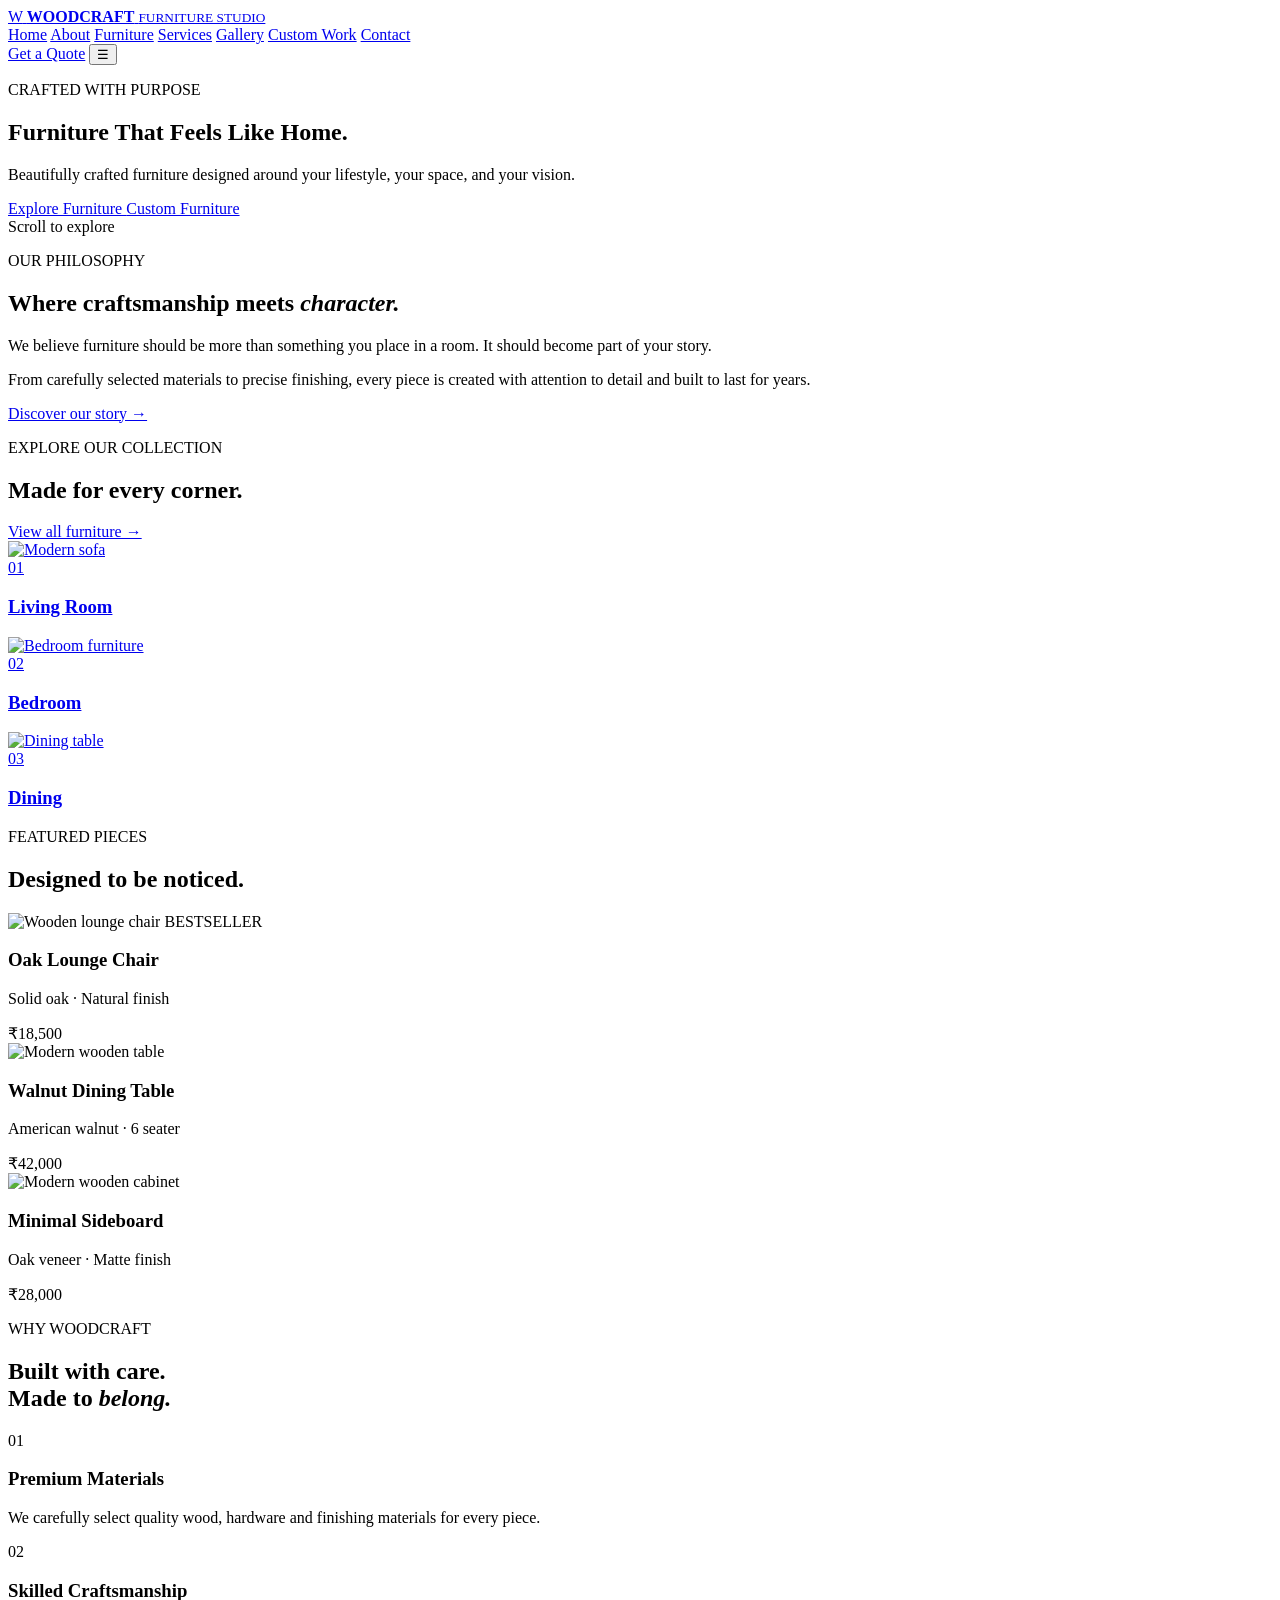
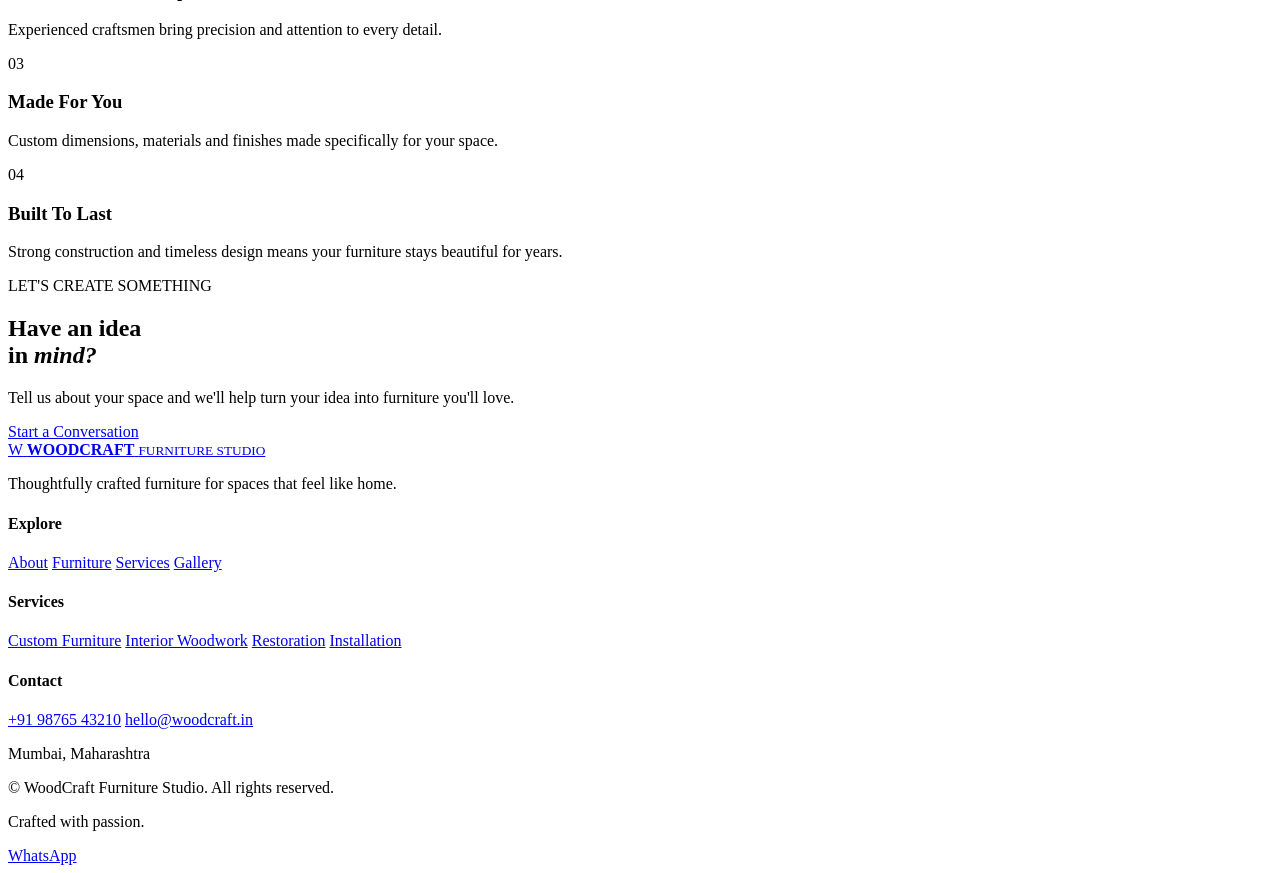
==== index.html @ 8490364f "Rename HTML/index.html to index.html" ====
<!DOCTYPE html>
<html lang="en">
<head>
    <meta charset="UTF-8">
    <meta name="viewport" content="width=device-width, initial-scale=1.0">

    <title>WoodCraft Furniture | Premium Custom Furniture</title>
    <meta name="description" content="Premium custom furniture crafted with quality materials and timeless design.">

    <link rel="preconnect" href="https://fonts.googleapis.com">
    <link rel="preconnect" href="https://fonts.gstatic.com" crossorigin>
    <link href="https://fonts.googleapis.com/css2?family=DM+Sans:wght@400;500;600;700&family=Playfair+Display:wght@500;600;700&display=swap" rel="stylesheet">

    <link rel="stylesheet" href="css/style.css">
</head>

<body>

<!-- NAVBAR -->
<header class="navbar">
    <div class="container nav-container">

        <a href="index.html" class="logo">
            <span class="logo-mark">W</span>
            <span>
                <strong>WOODCRAFT</strong>
                <small>FURNITURE STUDIO</small>
            </span>
        </a>

        <nav class="nav-menu" id="navMenu">
            <a href="index.html" class="active">Home</a>
            <a href="about.html">About</a>
            <a href="furniture.html">Furniture</a>
            <a href="services.html">Services</a>
            <a href="gallery.html">Gallery</a>
            <a href="custom-work.html">Custom Work</a>
            <a href="contact.html">Contact</a>
        </nav>

        <a href="contact.html" class="nav-button">Get a Quote</a>

        <button class="menu-toggle" id="menuToggle" aria-label="Open Menu">
            ☰
        </button>

    </div>
</header>


<!-- HERO -->
<section class="hero">

    <div class="hero-overlay"></div>

    <div class="container hero-content">

        <p class="eyebrow">CRAFTED WITH PURPOSE</p>

        <h1>
            Furniture That
            <span>Feels Like Home.</span>
        </h1>

        <p class="hero-description">
            Beautifully crafted furniture designed around your lifestyle,
            your space, and your vision.
        </p>

        <div class="hero-buttons">
            <a href="furniture.html" class="btn btn-primary">
                Explore Furniture
            </a>

            <a href="custom-work.html" class="btn btn-outline">
                Custom Furniture
            </a>
        </div>

    </div>

    <div class="hero-scroll">
        <span></span>
        Scroll to explore
    </div>

</section>


<!-- INTRO -->
<section class="section intro-section">

    <div class="container intro-grid">

        <div>
            <p class="section-label">OUR PHILOSOPHY</p>

            <h2 class="section-title">
                Where craftsmanship
                meets <em>character.</em>
            </h2>
        </div>

        <div>
            <p class="large-text">
                We believe furniture should be more than something you
                place in a room. It should become part of your story.
            </p>

            <p class="muted-text">
                From carefully selected materials to precise finishing,
                every piece is created with attention to detail and
                built to last for years.
            </p>

            <a href="about.html" class="text-link">
                Discover our story →
            </a>
        </div>

    </div>

</section>


<!-- CATEGORIES -->
<section class="section categories-section">

    <div class="container">

        <div class="section-heading">
            <div>
                <p class="section-label">EXPLORE OUR COLLECTION</p>
                <h2 class="section-title">Made for every corner.</h2>
            </div>

            <a href="furniture.html" class="text-link">
                View all furniture →
            </a>
        </div>

        <div class="category-grid">

            <a href="furniture.html" class="category-card category-large">
                <img src="https://images.unsplash.com/photo-1555041469-a586c61ea9bc?auto=format&fit=crop&w=1200&q=85" alt="Modern sofa">
                <div class="category-overlay">
                    <span>01</span>
                    <h3>Living Room</h3>
                </div>
            </a>

            <a href="furniture.html" class="category-card">
                <img src="https://images.unsplash.com/photo-1505693416388-ac5ce068fe85?auto=format&fit=crop&w=900&q=85" alt="Bedroom furniture">
                <div class="category-overlay">
                    <span>02</span>
                    <h3>Bedroom</h3>
                </div>
            </a>

            <a href="furniture.html" class="category-card">
                <img src="https://images.unsplash.com/photo-1540932239986-30128078f3c5?auto=format&fit=crop&w=900&q=85" alt="Dining table">
                <div class="category-overlay">
                    <span>03</span>
                    <h3>Dining</h3>
                </div>
            </a>

        </div>

    </div>

</section>


<!-- FEATURED -->
<section class="section featured-section">

    <div class="container">

        <div class="section-heading">
            <div>
                <p class="section-label">FEATURED PIECES</p>
                <h2 class="section-title">Designed to be noticed.</h2>
            </div>
        </div>

        <div class="product-grid">

            <article class="product-card">
                <div class="product-image">
                    <img src="https://images.unsplash.com/photo-1550226891-ef816aed4a98?auto=format&fit=crop&w=900&q=85" alt="Wooden lounge chair">
                    <span class="product-tag">BESTSELLER</span>
                </div>
                <div class="product-info">
                    <div>
                        <h3>Oak Lounge Chair</h3>
                        <p>Solid oak · Natural finish</p>
                    </div>
                    <span class="product-price">₹18,500</span>
                </div>
            </article>

            <article class="product-card">
                <div class="product-image">
                    <img src="https://images.unsplash.com/photo-1551298370-9d3d53740c72?auto=format&fit=crop&w=900&q=85" alt="Modern wooden table">
                </div>
                <div class="product-info">
                    <div>
                        <h3>Walnut Dining Table</h3>
                        <p>American walnut · 6 seater</p>
                    </div>
                    <span class="product-price">₹42,000</span>
                </div>
            </article>

            <article class="product-card">
                <div class="product-image">
                    <img src="https://images.unsplash.com/photo-1594026112284-02bb6f3352fe?auto=format&fit=crop&w=900&q=85" alt="Modern wooden cabinet">
                </div>
                <div class="product-info">
                    <div>
                        <h3>Minimal Sideboard</h3>
                        <p>Oak veneer · Matte finish</p>
                    </div>
                    <span class="product-price">₹28,000</span>
                </div>
            </article>

        </div>

    </div>

</section>


<!-- WHY US -->
<section class="section dark-section">

    <div class="container">

        <div class="dark-heading">
            <p class="section-label">WHY WOODCRAFT</p>

            <h2>
                Built with care.<br>
                Made to <em>belong.</em>
            </h2>
        </div>

        <div class="features-grid">

            <div class="feature">
                <span class="feature-number">01</span>
                <h3>Premium Materials</h3>
                <p>
                    We carefully select quality wood, hardware and
                    finishing materials for every piece.
                </p>
            </div>

            <div class="feature">
                <span class="feature-number">02</span>
                <h3>Skilled Craftsmanship</h3>
                <p>
                    Experienced craftsmen bring precision and
                    attention to every detail.
                </p>
            </div>

            <div class="feature">
                <span class="feature-number">03</span>
                <h3>Made For You</h3>
                <p>
                    Custom dimensions, materials and finishes made
                    specifically for your space.
                </p>
            </div>

            <div class="feature">
                <span class="feature-number">04</span>
                <h3>Built To Last</h3>
                <p>
                    Strong construction and timeless design means
                    your furniture stays beautiful for years.
                </p>
            </div>

        </div>

    </div>

</section>


<!-- CTA -->
<section class="cta-section">

    <div class="container cta-content">

        <p class="section-label">LET'S CREATE SOMETHING</p>

        <h2>
            Have an idea<br>
            in <em>mind?</em>
        </h2>

        <p>
            Tell us about your space and we'll help turn your idea
            into furniture you'll love.
        </p>

        <a href="contact.html" class="btn btn-primary">
            Start a Conversation
        </a>

    </div>

</section>


<!-- FOOTER -->
<footer class="footer">

    <div class="container">

        <div class="footer-grid">

            <div class="footer-brand">
                <a href="index.html" class="logo footer-logo">
                    <span class="logo-mark">W</span>
                    <span>
                        <strong>WOODCRAFT</strong>
                        <small>FURNITURE STUDIO</small>
                    </span>
                </a>

                <p>
                    Thoughtfully crafted furniture for spaces
                    that feel like home.
                </p>
            </div>

            <div class="footer-column">
                <h4>Explore</h4>
                <a href="about.html">About</a>
                <a href="furniture.html">Furniture</a>
                <a href="services.html">Services</a>
                <a href="gallery.html">Gallery</a>
            </div>

            <div class="footer-column">
                <h4>Services</h4>
                <a href="custom-work.html">Custom Furniture</a>
                <a href="services.html">Interior Woodwork</a>
                <a href="services.html">Restoration</a>
                <a href="services.html">Installation</a>
            </div>

            <div class="footer-column">
                <h4>Contact</h4>
                <a href="tel:+919876543210">+91 98765 43210</a>
                <a href="mailto:hello@woodcraft.in">hello@woodcraft.in</a>
                <p>Mumbai, Maharashtra</p>
            </div>

        </div>

        <div class="footer-bottom">
            <p>© <span id="year"></span> WoodCraft Furniture Studio. All rights reserved.</p>
            <p>Crafted with passion.</p>
        </div>

    </div>

</footer>


<a href="https://wa.me/919876543210" class="whatsapp-btn" target="_blank" aria-label="WhatsApp">
    WhatsApp
</a>

<script src="js/script.js"></script>

</body>
</html>
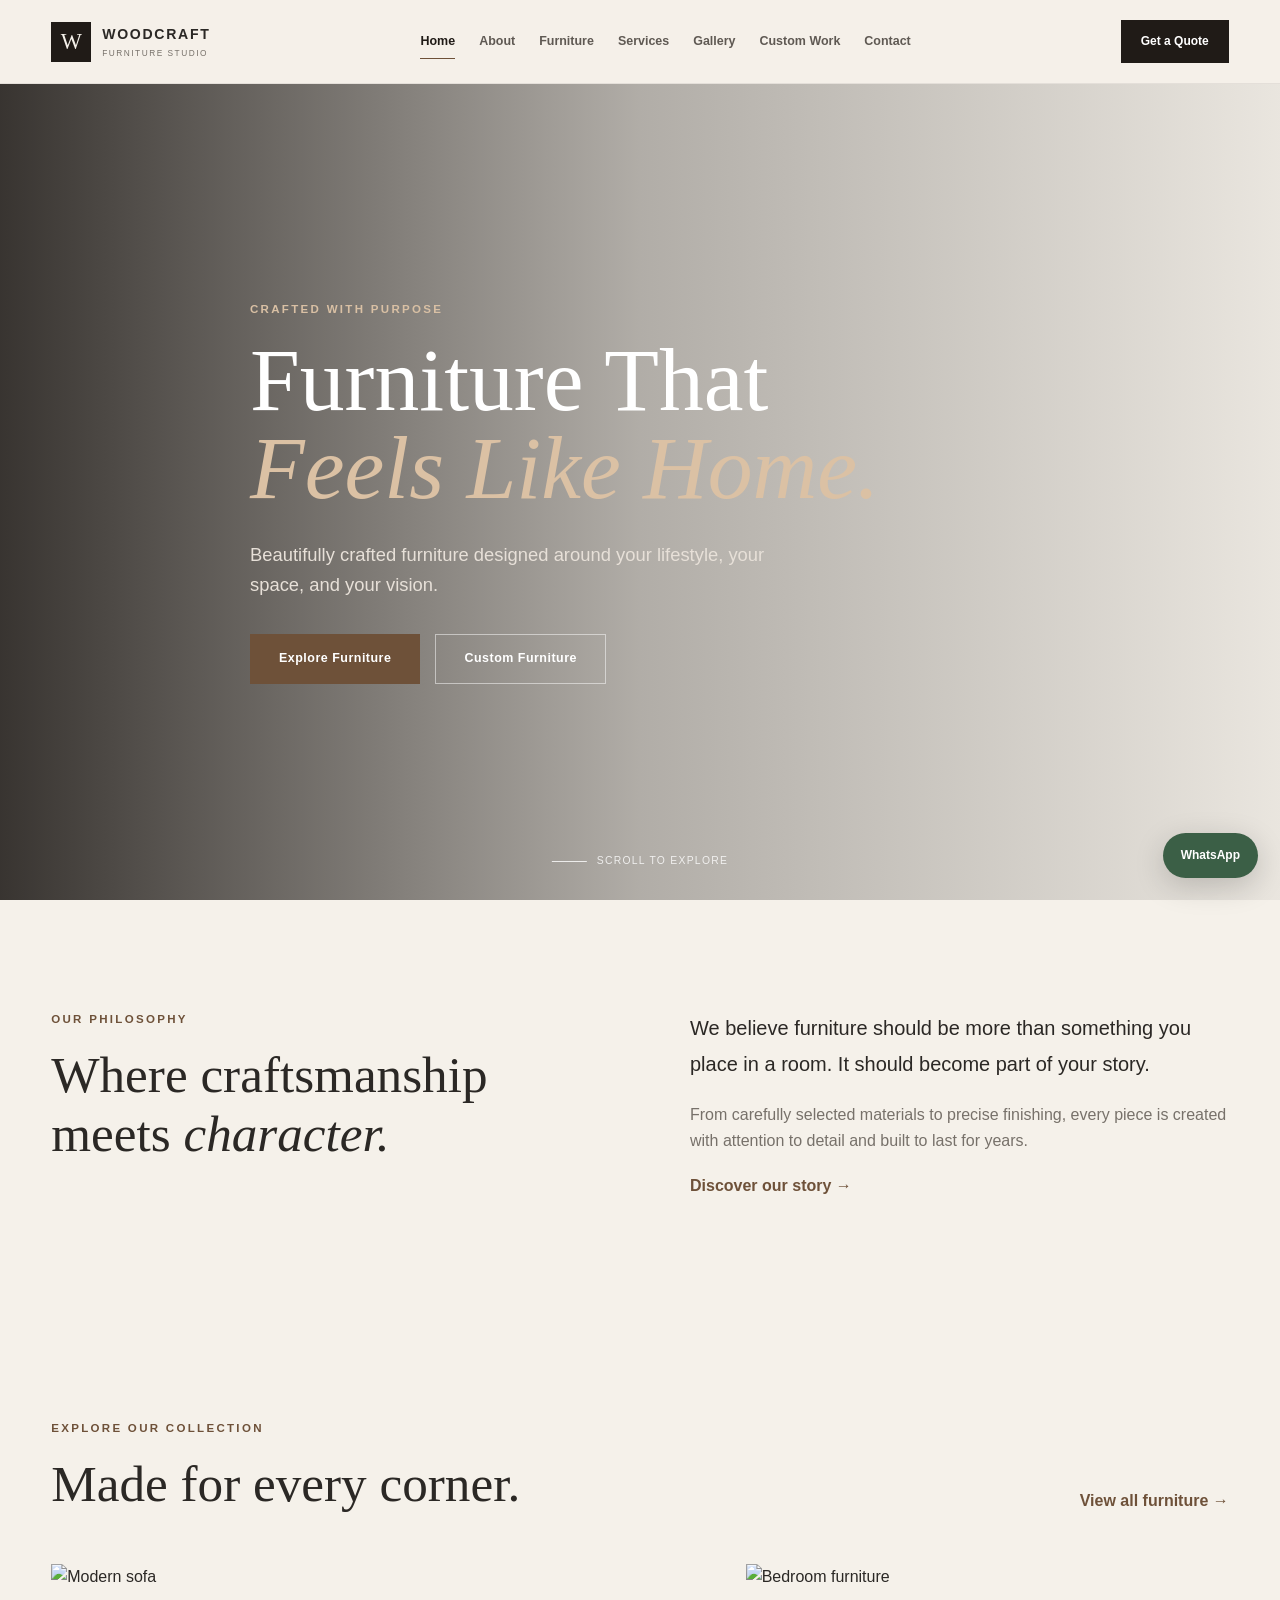
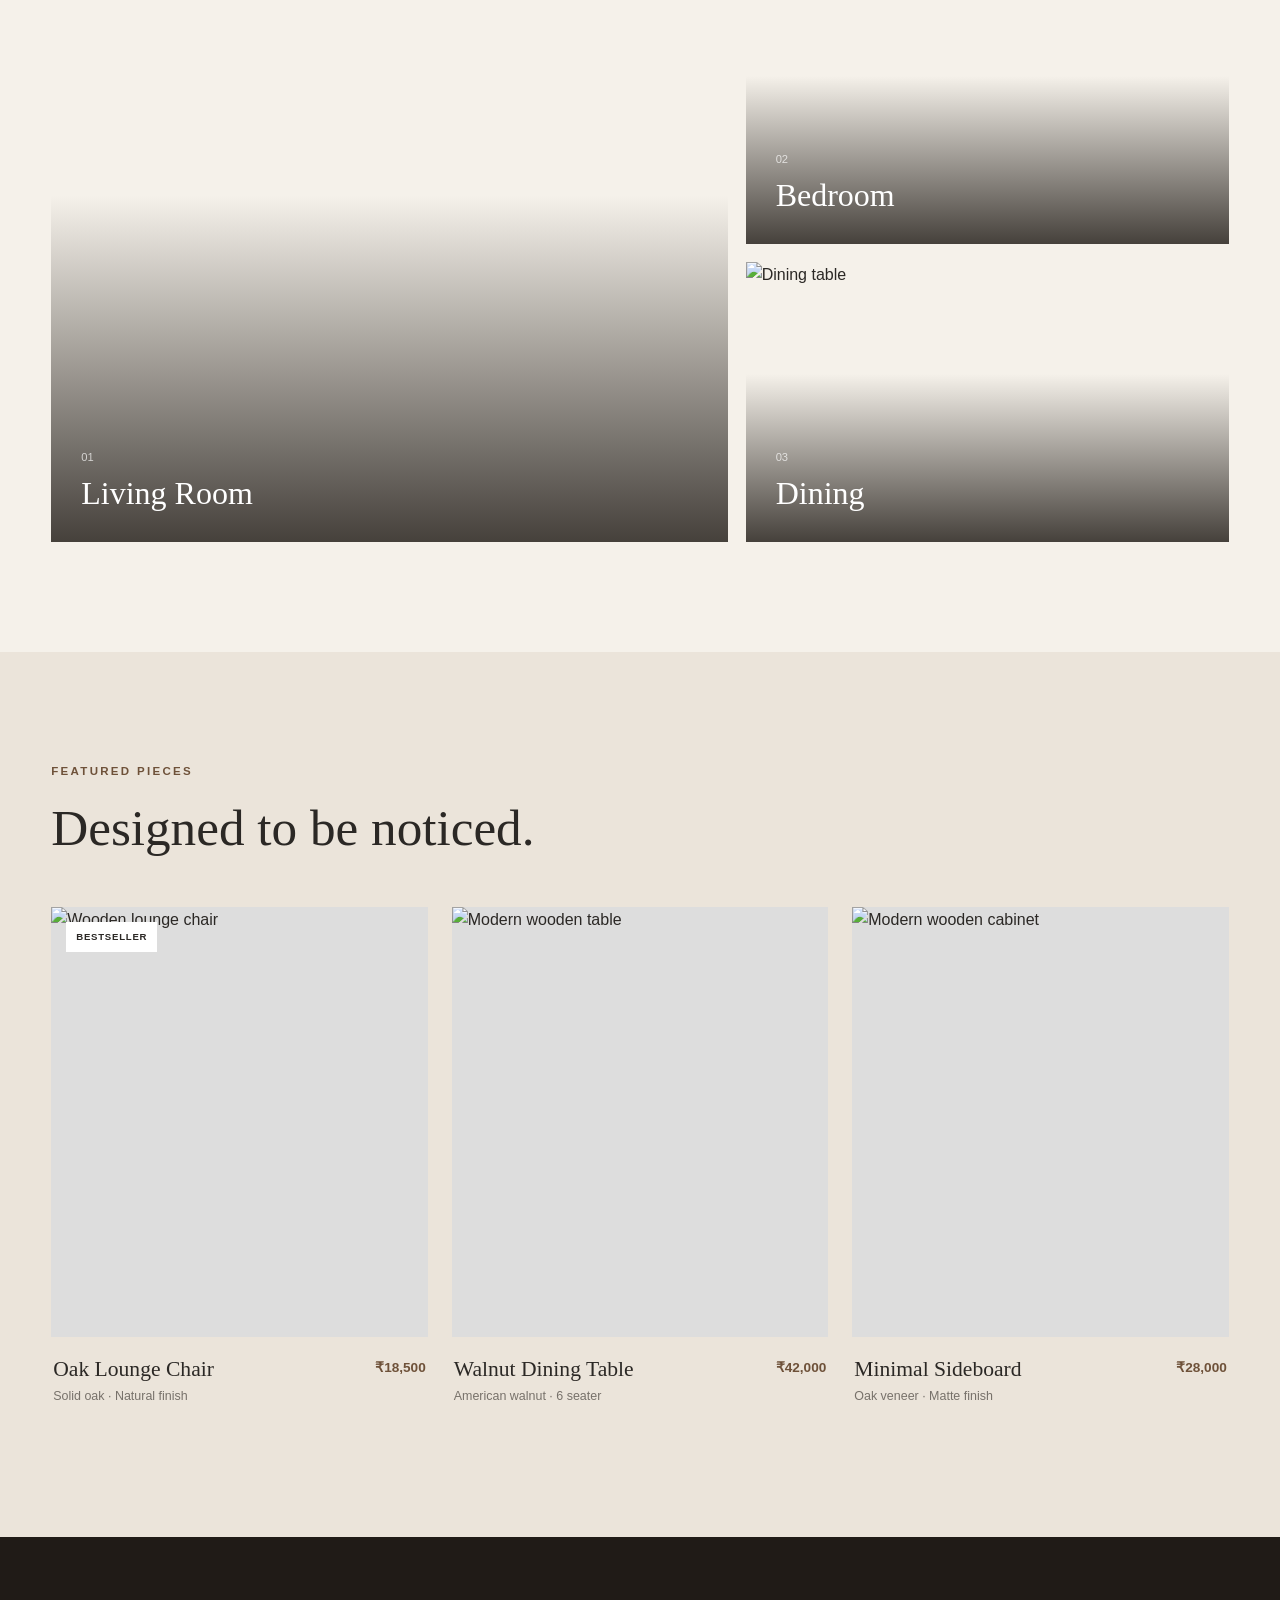
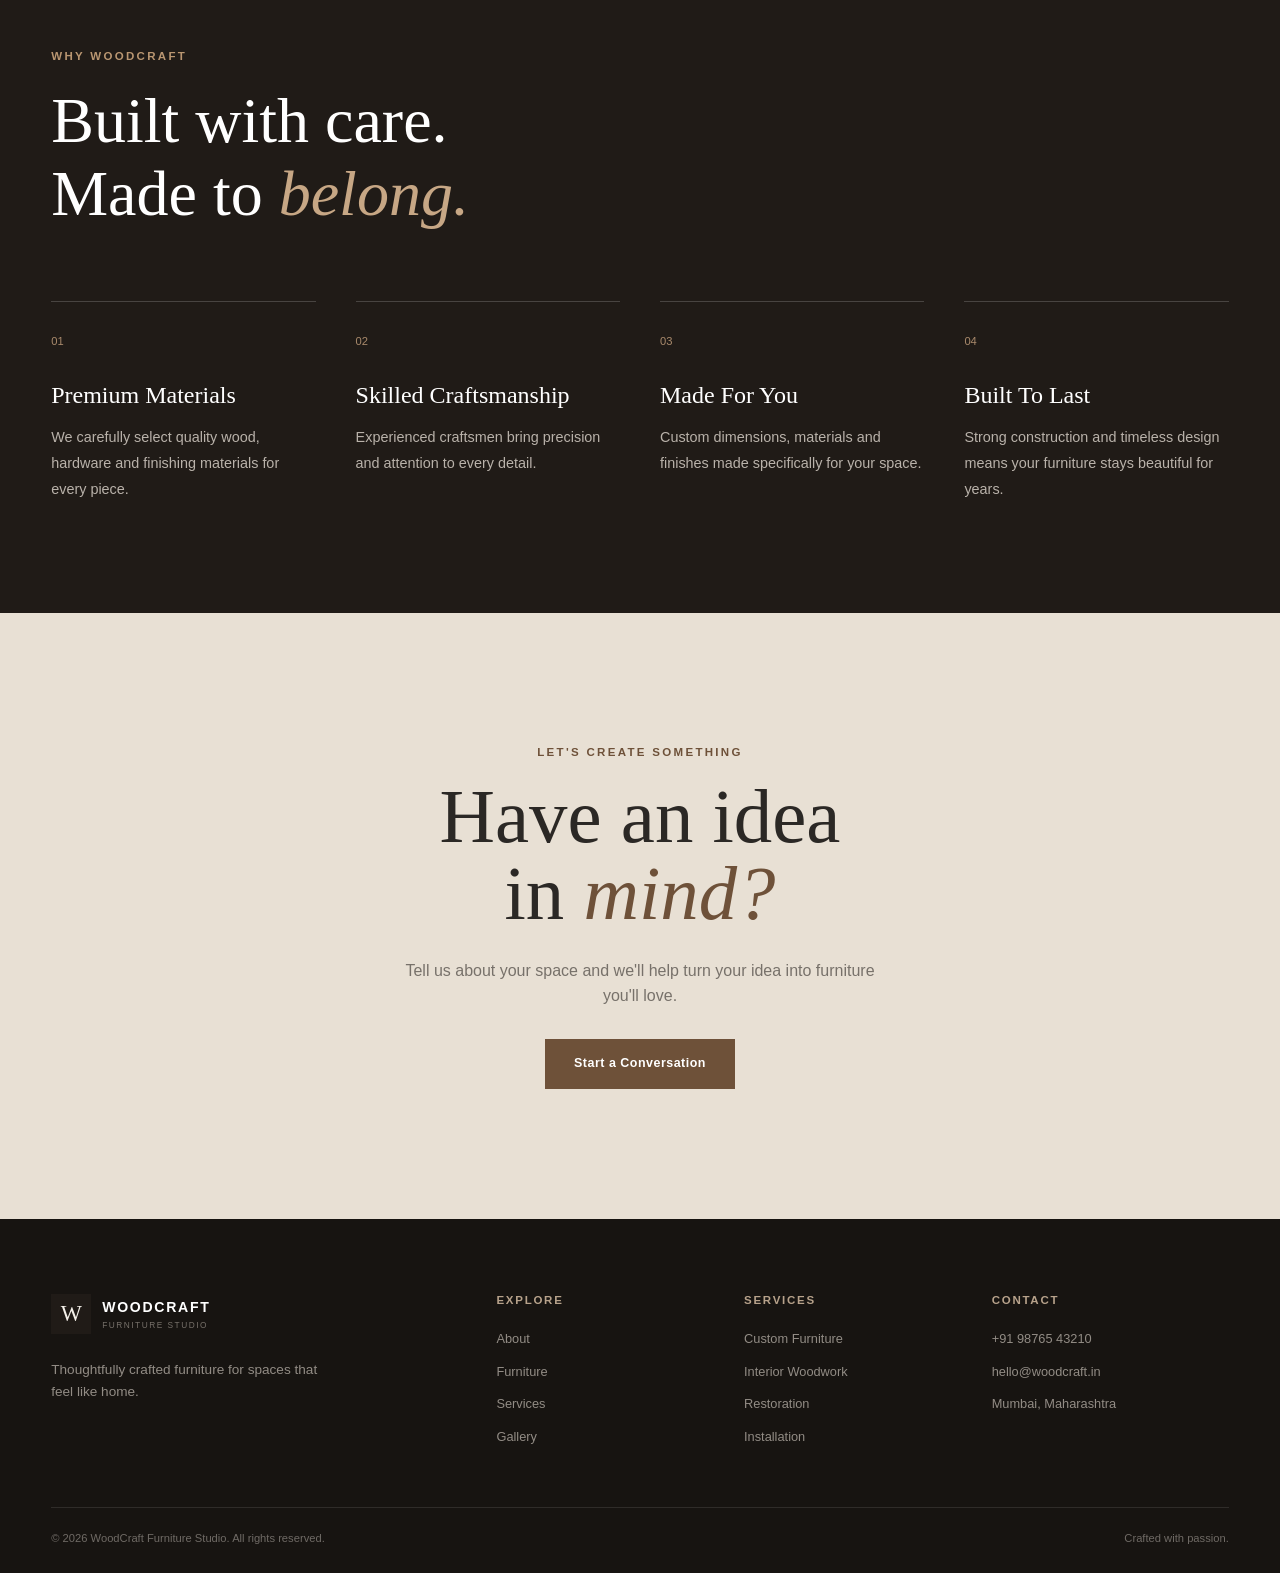
==== commit 08715995: "Update stylesheet and script paths to uppercase" ====
--- a/index.html
+++ b/index.html
@@ -11,7 +11,7 @@
     <link rel="preconnect" href="https://fonts.gstatic.com" crossorigin>
     <link href="https://fonts.googleapis.com/css2?family=DM+Sans:wght@400;500;600;700&family=Playfair+Display:wght@500;600;700&display=swap" rel="stylesheet">
 
-    <link rel="stylesheet" href="css/style.css">
+    <link rel="stylesheet" href="CSS/style.css">
 </head>
 
 <body>
@@ -379,7 +379,7 @@
     WhatsApp
 </a>
 
-<script src="js/script.js"></script>
+<script src="JavaScript/script.js"></script>
 
 </body>
 </html>
--- a/CSS/style.css
+++ b/CSS/style.css
@@ -0,0 +1,1467 @@
+/* =========================================
+   WOODCRAFT FURNITURE
+   MAIN STYLESHEET
+========================================= */
+
+:root {
+    --dark: #201b17;
+    --dark-2: #29231e;
+    --brown: #6e5139;
+    --brown-light: #a9825c;
+    --cream: #f5f1ea;
+    --cream-dark: #e8e0d4;
+    --white: #ffffff;
+    --text: #2b2825;
+    --muted: #77716a;
+    --border: #ddd5ca;
+
+    --serif: "Playfair Display", Georgia, serif;
+    --sans: "DM Sans", Arial, sans-serif;
+
+    --container: 1200px;
+    --transition: 0.3s ease;
+}
+
+
+/* RESET */
+
+* {
+    margin: 0;
+    padding: 0;
+    box-sizing: border-box;
+}
+
+html {
+    scroll-behavior: smooth;
+}
+
+body {
+    font-family: var(--sans);
+    background: var(--cream);
+    color: var(--text);
+    line-height: 1.6;
+    overflow-x: hidden;
+}
+
+img {
+    width: 100%;
+    display: block;
+    object-fit: cover;
+}
+
+a {
+    text-decoration: none;
+    color: inherit;
+}
+
+button,
+input,
+textarea,
+select {
+    font-family: inherit;
+}
+
+button {
+    cursor: pointer;
+}
+
+.container {
+    width: min(92%, var(--container));
+    margin: auto;
+}
+
+
+/* TYPOGRAPHY */
+
+h1,
+h2,
+h3,
+h4 {
+    line-height: 1.15;
+}
+
+h1,
+h2 {
+    font-family: var(--serif);
+}
+
+em {
+    font-family: var(--serif);
+    font-style: italic;
+    font-weight: 500;
+}
+
+.section {
+    padding: 110px 0;
+}
+
+.section-label,
+.eyebrow {
+    color: var(--brown);
+    font-size: 0.72rem;
+    font-weight: 700;
+    letter-spacing: 0.2em;
+    margin-bottom: 18px;
+}
+
+.section-title {
+    font-size: clamp(2.2rem, 4vw, 4rem);
+    font-weight: 500;
+    max-width: 650px;
+}
+
+.muted-text {
+    color: var(--muted);
+}
+
+.large-text {
+    font-size: 1.25rem;
+    line-height: 1.8;
+    margin-bottom: 20px;
+}
+
+.text-link {
+    display: inline-block;
+    color: var(--brown);
+    font-weight: 700;
+    margin-top: 20px;
+    transition: var(--transition);
+}
+
+.text-link:hover {
+    transform: translateX(5px);
+}
+
+
+/* NAVBAR */
+
+.navbar {
+    height: 84px;
+    background: rgba(245, 241, 234, 0.96);
+    border-bottom: 1px solid rgba(0, 0, 0, 0.07);
+    display: flex;
+    align-items: center;
+    position: relative;
+    z-index: 1000;
+}
+
+.nav-container {
+    display: flex;
+    align-items: center;
+    justify-content: space-between;
+    gap: 30px;
+}
+
+.logo {
+    display: flex;
+    align-items: center;
+    gap: 11px;
+    flex-shrink: 0;
+}
+
+.logo-mark {
+    width: 40px;
+    height: 40px;
+    background: var(--dark);
+    color: var(--cream);
+    display: grid;
+    place-items: center;
+    font-family: var(--serif);
+    font-size: 1.4rem;
+}
+
+.logo strong {
+    display: block;
+    font-size: 0.88rem;
+    letter-spacing: 0.12em;
+}
+
+.logo small {
+    display: block;
+    font-size: 0.52rem;
+    letter-spacing: 0.18em;
+    color: var(--muted);
+    margin-top: 1px;
+}
+
+.nav-menu {
+    display: flex;
+    align-items: center;
+    gap: 24px;
+}
+
+.nav-menu a {
+    font-size: 0.78rem;
+    font-weight: 600;
+    color: #5f5953;
+    position: relative;
+    padding: 8px 0;
+}
+
+.nav-menu a::after {
+    content: "";
+    position: absolute;
+    left: 0;
+    bottom: 0;
+    width: 0;
+    height: 1px;
+    background: var(--brown);
+    transition: var(--transition);
+}
+
+.nav-menu a:hover,
+.nav-menu a.active {
+    color: var(--dark);
+}
+
+.nav-menu a:hover::after,
+.nav-menu a.active::after {
+    width: 100%;
+}
+
+.nav-button {
+    padding: 12px 20px;
+    background: var(--dark);
+    color: var(--white);
+    font-size: 0.75rem;
+    font-weight: 700;
+    transition: var(--transition);
+}
+
+.nav-button:hover {
+    background: var(--brown);
+}
+
+.menu-toggle {
+    display: none;
+    border: 0;
+    background: none;
+    font-size: 1.7rem;
+}
+
+
+/* HERO */
+
+.hero {
+    min-height: calc(100vh - 84px);
+    background:
+        url("https://images.unsplash.com/photo-1600210492486-724fe5c67fb0?auto=format&fit=crop&w=2000&q=90")
+        center/cover no-repeat;
+    position: relative;
+    display: flex;
+    align-items: center;
+    color: var(--white);
+}
+
+.hero-overlay {
+    position: absolute;
+    inset: 0;
+    background: linear-gradient(
+        90deg,
+        rgba(20, 16, 13, 0.84),
+        rgba(20, 16, 13, 0.3),
+        rgba(20, 16, 13, 0.05)
+    );
+}
+
+.hero-content {
+    position: relative;
+    z-index: 2;
+    max-width: 780px;
+}
+
+.hero .eyebrow {
+    color: #d9c0a4;
+}
+
+.hero h1 {
+    font-size: clamp(3.5rem, 7vw, 7rem);
+    line-height: 0.98;
+    font-weight: 500;
+    margin-bottom: 28px;
+}
+
+.hero h1 span {
+    display: block;
+    font-style: italic;
+    color: #dbc1a4;
+}
+
+.hero-description {
+    max-width: 550px;
+    font-size: 1.15rem;
+    color: #e7e0d8;
+    margin-bottom: 35px;
+}
+
+.hero-buttons {
+    display: flex;
+    gap: 15px;
+    flex-wrap: wrap;
+}
+
+.btn {
+    display: inline-flex;
+    justify-content: center;
+    align-items: center;
+    min-height: 50px;
+    padding: 0 28px;
+    font-size: 0.78rem;
+    font-weight: 700;
+    letter-spacing: 0.04em;
+    border: 1px solid transparent;
+    transition: var(--transition);
+}
+
+.btn-primary {
+    background: var(--brown);
+    color: var(--white);
+}
+
+.btn-primary:hover {
+    background: var(--brown-light);
+    transform: translateY(-2px);
+}
+
+.btn-outline {
+    border-color: rgba(255,255,255,0.5);
+    color: var(--white);
+}
+
+.btn-outline:hover {
+    background: var(--white);
+    color: var(--dark);
+}
+
+.hero-scroll {
+    position: absolute;
+    bottom: 30px;
+    left: 50%;
+    transform: translateX(-50%);
+    font-size: 0.65rem;
+    letter-spacing: 0.12em;
+    text-transform: uppercase;
+    opacity: 0.8;
+    display: flex;
+    align-items: center;
+    gap: 10px;
+}
+
+.hero-scroll span {
+    width: 35px;
+    height: 1px;
+    background: white;
+}
+
+
+/* INTRO */
+
+.intro-section {
+    background: var(--cream);
+}
+
+.intro-grid {
+    display: grid;
+    grid-template-columns: 1fr 1fr;
+    gap: 100px;
+    align-items: start;
+}
+
+
+/* SECTION HEADING */
+
+.section-heading {
+    display: flex;
+    justify-content: space-between;
+    align-items: end;
+    gap: 30px;
+    margin-bottom: 50px;
+}
+
+
+/* CATEGORIES */
+
+.category-grid {
+    display: grid;
+    grid-template-columns: 1.4fr 1fr;
+    grid-template-rows: 280px 280px;
+    gap: 18px;
+}
+
+.category-card {
+    position: relative;
+    overflow: hidden;
+}
+
+.category-large {
+    grid-row: span 2;
+}
+
+.category-card img {
+    height: 100%;
+    transition: transform 0.7s ease;
+}
+
+.category-card:hover img {
+    transform: scale(1.05);
+}
+
+.category-overlay {
+    position: absolute;
+    inset: 0;
+    display: flex;
+    flex-direction: column;
+    justify-content: end;
+    padding: 30px;
+    color: var(--white);
+    background: linear-gradient(
+        transparent 40%,
+        rgba(20, 15, 10, 0.78)
+    );
+}
+
+.category-overlay span {
+    font-size: 0.7rem;
+    opacity: 0.7;
+    margin-bottom: 8px;
+}
+
+.category-overlay h3 {
+    font-family: var(--serif);
+    font-size: 2rem;
+    font-weight: 500;
+}
+
+
+/* PRODUCTS */
+
+.featured-section {
+    background: #ebe4da;
+}
+
+.product-grid {
+    display: grid;
+    grid-template-columns: repeat(3, 1fr);
+    gap: 24px;
+}
+
+.product-card {
+    min-width: 0;
+}
+
+.product-image {
+    height: 430px;
+    position: relative;
+    overflow: hidden;
+    background: #ddd;
+}
+
+.product-image img {
+    height: 100%;
+    transition: transform 0.6s ease;
+}
+
+.product-card:hover .product-image img {
+    transform: scale(1.04);
+}
+
+.product-tag {
+    position: absolute;
+    left: 15px;
+    top: 15px;
+    padding: 7px 10px;
+    background: var(--white);
+    font-size: 0.6rem;
+    font-weight: 700;
+    letter-spacing: 0.08em;
+}
+
+.product-info {
+    padding: 20px 2px;
+    display: flex;
+    justify-content: space-between;
+    gap: 15px;
+}
+
+.product-info h3 {
+    font-family: var(--serif);
+    font-size: 1.35rem;
+    font-weight: 500;
+}
+
+.product-info p {
+    color: var(--muted);
+    font-size: 0.78rem;
+    margin-top: 5px;
+}
+
+.product-price {
+    white-space: nowrap;
+    color: var(--brown);
+    font-weight: 700;
+    font-size: 0.85rem;
+}
+
+
+/* DARK SECTION */
+
+.dark-section {
+    background: var(--dark);
+    color: var(--white);
+}
+
+.dark-heading {
+    margin-bottom: 70px;
+}
+
+.dark-heading .section-label {
+    color: #b99671;
+}
+
+.dark-heading h2 {
+    font-size: clamp(2.7rem, 5vw, 5rem);
+    font-weight: 500;
+}
+
+.dark-heading h2 em {
+    color: #c7a785;
+}
+
+.features-grid {
+    display: grid;
+    grid-template-columns: repeat(4, 1fr);
+    gap: 40px;
+}
+
+.feature {
+    border-top: 1px solid rgba(255,255,255,0.18);
+    padding-top: 25px;
+}
+
+.feature-number {
+    color: #a98a6c;
+    font-size: 0.7rem;
+}
+
+.feature h3 {
+    font-family: var(--serif);
+    font-size: 1.5rem;
+    font-weight: 500;
+    margin: 30px 0 15px;
+}
+
+.feature p {
+    color: #b9b2aa;
+    font-size: 0.9rem;
+    line-height: 1.8;
+}
+
+
+/* CTA */
+
+.cta-section {
+    padding: 130px 20px;
+    text-align: center;
+    background: var(--cream-dark);
+}
+
+.cta-content {
+    max-width: 700px;
+    margin: auto;
+}
+
+.cta-section h2 {
+    font-size: clamp(3rem, 6vw, 6rem);
+    font-weight: 500;
+    line-height: 1;
+    margin-bottom: 25px;
+}
+
+.cta-section h2 em {
+    color: var(--brown);
+}
+
+.cta-section p:not(.section-label) {
+    color: var(--muted);
+    max-width: 500px;
+    margin: 0 auto 30px;
+}
+
+
+/* FOOTER */
+
+.footer {
+    background: #171411;
+    color: white;
+    padding: 75px 0 25px;
+}
+
+.footer-grid {
+    display: grid;
+    grid-template-columns: 2fr 1fr 1fr 1.2fr;
+    gap: 50px;
+    padding-bottom: 60px;
+}
+
+.footer-logo {
+    margin-bottom: 25px;
+}
+
+.footer-brand > p {
+    color: #928c85;
+    max-width: 280px;
+    font-size: 0.85rem;
+}
+
+.footer-column {
+    display: flex;
+    flex-direction: column;
+    gap: 12px;
+}
+
+.footer-column h4 {
+    font-size: 0.72rem;
+    text-transform: uppercase;
+    letter-spacing: 0.15em;
+    color: #b7a28b;
+    margin-bottom: 10px;
+}
+
+.footer-column a,
+.footer-column p {
+    color: #928c85;
+    font-size: 0.8rem;
+}
+
+.footer-column a:hover {
+    color: white;
+}
+
+.footer-bottom {
+    border-top: 1px solid rgba(255,255,255,0.1);
+    padding-top: 22px;
+    display: flex;
+    justify-content: space-between;
+    gap: 20px;
+    color: #6f6a65;
+    font-size: 0.7rem;
+}
+
+
+/* PAGE HERO */
+
+.page-hero {
+    background: var(--dark);
+    color: var(--white);
+    padding: 120px 0;
+}
+
+.page-hero.compact {
+    padding: 95px 0;
+}
+
+.page-hero .section-label {
+    color: #b99671;
+}
+
+.page-hero h1 {
+    font-size: clamp(3rem, 6vw, 6rem);
+    font-weight: 500;
+    max-width: 900px;
+    margin-bottom: 25px;
+}
+
+.page-hero h1 em {
+    color: #c7a785;
+}
+
+.page-hero p:not(.section-label) {
+    color: #bdb6ae;
+    max-width: 600px;
+    font-size: 1.05rem;
+}
+
+
+/* ABOUT */
+
+.story-grid {
+    display: grid;
+    grid-template-columns: 1fr 1fr;
+    gap: 90px;
+    align-items: center;
+}
+
+.story-image {
+    height: 650px;
+}
+
+.story-image img {
+    height: 100%;
+}
+
+.story-content > p:not(.section-label) {
+    color: var(--muted);
+    margin-top: 25px;
+    line-height: 1.9;
+}
+
+.centered {
+    text-align: center;
+}
+
+.centered h2 {
+    margin: auto;
+}
+
+.values-grid {
+    display: grid;
+    grid-template-columns: repeat(3, 1fr);
+    gap: 25px;
+}
+
+.value-card {
+    padding: 35px;
+    border: 1px solid rgba(255,255,255,0.15);
+}
+
+.value-card > span {
+    color: #a98a6c;
+    font-size: 0.75rem;
+}
+
+.value-card h3 {
+    font-family: var(--serif);
+    font-size: 1.7rem;
+    font-weight: 500;
+    margin: 40px 0 15px;
+}
+
+.value-card p {
+    color: #aaa39c;
+    font-size: 0.9rem;
+}
+
+.stats-section {
+    background: #e8e0d4;
+}
+
+.stats-grid {
+    display: grid;
+    grid-template-columns: repeat(4, 1fr);
+}
+
+.stat {
+    text-align: center;
+    padding: 25px;
+    border-right: 1px solid var(--border);
+}
+
+.stat:last-child {
+    border: none;
+}
+
+.stat strong {
+    display: block;
+    font-family: var(--serif);
+    font-size: 3.2rem;
+    font-weight: 500;
+    color: var(--brown);
+}
+
+.stat span {
+    color: var(--muted);
+    font-size: 0.75rem;
+}
+
+
+/* FILTERS */
+
+.filter-buttons {
+    display: flex;
+    gap: 10px;
+    flex-wrap: wrap;
+    margin-bottom: 45px;
+}
+
+.filter-btn {
+    border: 1px solid var(--border);
+    background: transparent;
+    padding: 11px 18px;
+    color: var(--muted);
+    font-size: 0.75rem;
+    transition: var(--transition);
+}
+
+.filter-btn:hover,
+.filter-btn.active {
+    background: var(--dark);
+    border-color: var(--dark);
+    color: white;
+}
+
+.furniture-products {
+    grid-template-columns: repeat(3, 1fr);
+}
+
+
+/* SERVICES */
+
+.services-grid {
+    display: grid;
+    grid-template-columns: repeat(3, 1fr);
+    gap: 20px;
+}
+
+.service-card {
+    background: #ebe4da;
+    padding: 40px;
+    min-height: 360px;
+    position: relative;
+    transition: var(--transition);
+}
+
+.service-card:hover {
+    transform: translateY(-7px);
+    background: #e3d9ca;
+}
+
+.service-number {
+    position: absolute;
+    top: 30px;
+    right: 30px;
+    color: #a98a6c;
+    font-size: 0.7rem;
+}
+
+.service-icon {
+    font-size: 2.3rem;
+    color: var(--brown);
+    margin-bottom: 35px;
+}
+
+.service-card h3 {
+    font-family: var(--serif);
+    font-size: 1.7rem;
+    font-weight: 500;
+    margin-bottom: 15px;
+}
+
+.service-card p {
+    color: var(--muted);
+    font-size: 0.88rem;
+    line-height: 1.8;
+}
+
+.image-banner {
+    min-height: 600px;
+    background: url("https://images.unsplash.com/photo-1600210492486-724fe5c67fb0?auto=format&fit=crop&w=1800&q=85") center/cover;
+    position: relative;
+    color: white;
+    display: flex;
+    align-items: center;
+}
+
+.image-banner-overlay {
+    position: absolute;
+    inset: 0;
+    background: rgba(20, 15, 10, 0.65);
+}
+
+.image-banner-content {
+    position: relative;
+    z-index: 1;
+}
+
+.image-banner .section-label {
+    color: #c6a17d;
+}
+
+.image-banner h2 {
+    font-size: clamp(3rem, 6vw, 6rem);
+    max-width: 800px;
+    font-weight: 500;
+    margin-bottom: 35px;
+}
+
+
+/* GALLERY */
+
+.gallery-grid {
+    display: grid;
+    grid-template-columns: repeat(2, 1fr);
+    grid-auto-rows: 350px;
+    gap: 18px;
+}
+
+.gallery-item {
+    position: relative;
+    overflow: hidden;
+}
+
+.gallery-item img {
+    height: 100%;
+    transition: transform 0.7s ease;
+}
+
+.gallery-item:hover img {
+    transform: scale(1.04);
+}
+
+.gallery-wide {
+    grid-column: span 2;
+}
+
+.gallery-tall {
+    grid-row: span 2;
+}
+
+.gallery-caption {
+    position: absolute;
+    left: 0;
+    right: 0;
+    bottom: 0;
+    padding: 30px;
+    color: white;
+    background: linear-gradient(transparent, rgba(0,0,0,0.8));
+}
+
+.gallery-caption span {
+    font-size: 0.65rem;
+    letter-spacing: 0.12em;
+    text-transform: uppercase;
+}
+
+.gallery-caption h3 {
+    font-family: var(--serif);
+    font-size: 1.6rem;
+    font-weight: 500;
+    margin-top: 5px;
+}
+
+
+/* CUSTOM */
+
+.custom-hero {
+    min-height: 650px;
+    background: url("https://images.unsplash.com/photo-1601058268499-e52658b8bb88?auto=format&fit=crop&w=1800&q=85") center/cover;
+    position: relative;
+    color: white;
+    display: flex;
+    align-items: center;
+}
+
+.custom-hero-overlay {
+    position: absolute;
+    inset: 0;
+    background: rgba(25, 18, 12, 0.68);
+}
+
+.custom-hero-content {
+    position: relative;
+    z-index: 1;
+}
+
+.custom-hero .section-label {
+    color: #c6a17d;
+}
+
+.custom-hero h1 {
+    font-size: clamp(3.5rem, 7vw, 7rem);
+    font-weight: 500;
+    line-height: 1;
+    margin-bottom: 30px;
+}
+
+.custom-hero h1 em {
+    color: #d0ad89;
+}
+
+.custom-hero p:not(.section-label) {
+    max-width: 600px;
+    color: #d9d1c8;
+    margin-bottom: 35px;
+    font-size: 1.1rem;
+}
+
+.process-grid {
+    display: grid;
+    grid-template-columns: repeat(4, 1fr);
+    gap: 25px;
+}
+
+.process-step {
+    border-top: 1px solid var(--border);
+    padding-top: 25px;
+}
+
+.process-step > span {
+    color: var(--brown);
+    font-size: 0.7rem;
+}
+
+.process-step h3 {
+    font-family: var(--serif);
+    font-size: 1.5rem;
+    font-weight: 500;
+    margin: 35px 0 15px;
+}
+
+.process-step p {
+    color: var(--muted);
+    font-size: 0.85rem;
+}
+
+.material-section {
+    background: #ebe4da;
+}
+
+.material-grid {
+    display: grid;
+    grid-template-columns: 1fr 1fr;
+    gap: 90px;
+    align-items: center;
+}
+
+.material-image {
+    height: 600px;
+}
+
+.material-image img {
+    height: 100%;
+}
+
+.choice-list {
+    margin-top: 40px;
+}
+
+.choice-list > div {
+    border-top: 1px solid var(--border);
+    padding: 20px 0;
+}
+
+.choice-list strong {
+    font-family: var(--serif);
+    font-size: 1.3rem;
+    font-weight: 500;
+}
+
+.choice-list p {
+    color: var(--muted);
+    font-size: 0.85rem;
+    margin-top: 5px;
+}
+
+
+/* CONTACT */
+
+.contact-section {
+    background: var(--cream);
+}
+
+.contact-grid {
+    display: grid;
+    grid-template-columns: 0.9fr 1.1fr;
+    gap: 100px;
+}
+
+.contact-details {
+    margin-top: 45px;
+}
+
+.contact-detail {
+    padding: 20px 0;
+    border-top: 1px solid var(--border);
+}
+
+.contact-detail span {
+    display: block;
+    color: var(--brown);
+    font-size: 0.65rem;
+    font-weight: 700;
+    letter-spacing: 0.12em;
+    margin-bottom: 8px;
+}
+
+.contact-detail a,
+.contact-detail p {
+    font-size: 0.95rem;
+    color: var(--text);
+}
+
+.contact-detail a:hover {
+    color: var(--brown);
+}
+
+.whatsapp-large {
+    display: inline-block;
+    margin-top: 25px;
+    background: #3b5f46;
+    color: white;
+    padding: 14px 22px;
+    font-size: 0.8rem;
+    font-weight: 700;
+}
+
+.contact-form-wrapper {
+    background: #e9e1d6;
+    padding: 45px;
+}
+
+.form-row {
+    display: grid;
+    grid-template-columns: 1fr 1fr;
+    gap: 20px;
+}
+
+.form-group {
+    margin-bottom: 22px;
+}
+
+.form-group label {
+    display: block;
+    font-size: 0.7rem;
+    font-weight: 700;
+    margin-bottom: 8px;
+    color: #625c56;
+}
+
+.form-group input,
+.form-group textarea,
+.form-group select {
+    width: 100%;
+    border: 1px solid #d1c7bb;
+    background: var(--cream);
+    padding: 14px 15px;
+    outline: none;
+    font-size: 0.85rem;
+    color: var(--text);
+    transition: var(--transition);
+}
+
+.form-group textarea {
+    resize: vertical;
+}
+
+.form-group input:focus,
+.form-group textarea:focus,
+.form-group select:focus {
+    border-color: var(--brown);
+}
+
+.form-submit {
+    border: none;
+    width: 100%;
+}
+
+.form-message {
+    text-align: center;
+    font-size: 0.8rem;
+    margin-top: 15px;
+    color: var(--brown);
+}
+
+.map-section {
+    height: 400px;
+}
+
+.map-placeholder {
+    height: 100%;
+    background:
+        linear-gradient(rgba(70, 62, 52, 0.75), rgba(70, 62, 52, 0.75)),
+        url("https://images.unsplash.com/photo-1524666041070-9c8764153d93?auto=format&fit=crop&w=1800&q=80")
+        center/cover;
+    display: grid;
+    place-items: center;
+    text-align: center;
+    color: white;
+}
+
+.map-placeholder h3 {
+    font-family: var(--serif);
+    font-size: 1.8rem;
+    font-weight: 500;
+    margin: 10px 0;
+}
+
+.map-placeholder p {
+    color: #ddd;
+    margin-bottom: 15px;
+}
+
+.map-placeholder a {
+    color: #d3b28f;
+    font-size: 0.8rem;
+    font-weight: 700;
+}
+
+.map-pin {
+    font-size: 1.5rem;
+    color: #c19c77;
+}
+
+
+/* WHATSAPP */
+
+.whatsapp-btn {
+    position: fixed;
+    right: 22px;
+    bottom: 22px;
+    z-index: 900;
+    background: #3b5f46;
+    color: white;
+    padding: 13px 18px;
+    border-radius: 30px;
+    font-size: 0.75rem;
+    font-weight: 700;
+    box-shadow: 0 8px 30px rgba(0,0,0,0.18);
+}
+
+
+/* ANIMATION */
+
+.reveal {
+    opacity: 0;
+    transform: translateY(25px);
+    transition: 0.7s ease;
+}
+
+.reveal.visible {
+    opacity: 1;
+    transform: translateY(0);
+}
+
+
+/* RESPONSIVE */
+
+@media (max-width: 1050px) {
+
+    .nav-menu {
+        gap: 14px;
+    }
+
+    .nav-menu a {
+        font-size: 0.7rem;
+    }
+
+    .nav-button {
+        display: none;
+    }
+
+    .features-grid {
+        grid-template-columns: repeat(2, 1fr);
+    }
+
+    .services-grid {
+        grid-template-columns: repeat(2, 1fr);
+    }
+
+    .process-grid {
+        grid-template-columns: repeat(2, 1fr);
+        gap: 45px;
+    }
+
+}
+
+
+@media (max-width: 800px) {
+
+    .section {
+        padding: 75px 0;
+    }
+
+    .navbar {
+        height: 72px;
+    }
+
+    .nav-menu {
+        position: fixed;
+        top: 72px;
+        left: 0;
+        right: 0;
+        background: var(--cream);
+        flex-direction: column;
+        align-items: stretch;
+        gap: 0;
+        padding: 15px 5%;
+        border-bottom: 1px solid var(--border);
+        transform: translateY(-120%);
+        transition: 0.35s ease;
+        box-shadow: 0 15px 30px rgba(0,0,0,0.08);
+    }
+
+    .nav-menu.open {
+        transform: translateY(0);
+    }
+
+    .nav-menu a {
+        padding: 15px 0;
+        font-size: 0.85rem;
+        border-bottom: 1px solid var(--border);
+    }
+
+    .menu-toggle {
+        display: block;
+    }
+
+    .hero {
+        min-height: 720px;
+    }
+
+    .hero h1 {
+        font-size: clamp(3.1rem, 14vw, 5rem);
+    }
+
+    .intro-grid,
+    .story-grid,
+    .material-grid,
+    .contact-grid {
+        grid-template-columns: 1fr;
+        gap: 50px;
+    }
+
+    .category-grid {
+        grid-template-columns: 1fr;
+        grid-template-rows: repeat(3, 300px);
+    }
+
+    .category-large {
+        grid-row: auto;
+    }
+
+    .product-grid,
+    .furniture-products {
+        grid-template-columns: repeat(2, 1fr);
+    }
+
+    .product-image {
+        height: 350px;
+    }
+
+    .values-grid {
+        grid-template-columns: 1fr;
+    }
+
+    .stats-grid {
+        grid-template-columns: repeat(2, 1fr);
+    }
+
+    .stat {
+        border-bottom: 1px solid var(--border);
+    }
+
+    .services-grid {
+        grid-template-columns: 1fr;
+    }
+
+    .gallery-grid {
+        grid-template-columns: 1fr;
+        grid-auto-rows: 350px;
+    }
+
+    .gallery-wide {
+        grid-column: auto;
+    }
+
+    .gallery-tall {
+        grid-row: auto;
+    }
+
+    .footer-grid {
+        grid-template-columns: repeat(2, 1fr);
+    }
+
+}
+
+
+@media (max-width: 550px) {
+
+    .section {
+        padding: 60px 0;
+    }
+
+    .logo strong {
+        font-size: 0.75rem;
+    }
+
+    .logo small {
+        font-size: 0.45rem;
+    }
+
+    .logo-mark {
+        width: 35px;
+        height: 35px;
+    }
+
+    .hero {
+        min-height: 650px;
+    }
+
+    .hero-description {
+        font-size: 1rem;
+    }
+
+    .hero-buttons {
+        flex-direction: column;
+        align-items: stretch;
+    }
+
+    .btn {
+        width: 100%;
+    }
+
+    .section-heading {
+        align-items: start;
+        flex-direction: column;
+    }
+
+    .product-grid,
+    .furniture-products {
+        grid-template-columns: 1fr;
+    }
+
+    .product-image {
+        height: 420px;
+    }
+
+    .features-grid,
+    .process-grid {
+        grid-template-columns: 1fr;
+    }
+
+    .stats-grid {
+        grid-template-columns: 1fr 1fr;
+    }
+
+    .stat strong {
+        font-size: 2.2rem;
+    }
+
+    .story-image,
+    .material-image {
+        height: 450px;
+    }
+
+    .contact-form-wrapper {
+        padding: 25px;
+    }
+
+    .form-row {
+        grid-template-columns: 1fr;
+        gap: 0;
+    }
+
+    .footer-grid {
+        grid-template-columns: 1fr;
+        gap: 35px;
+    }
+
+    .footer-bottom {
+        flex-direction: column;
+    }
+
+    .whatsapp-btn {
+        right: 15px;
+        bottom: 15px;
+    }
+
+}
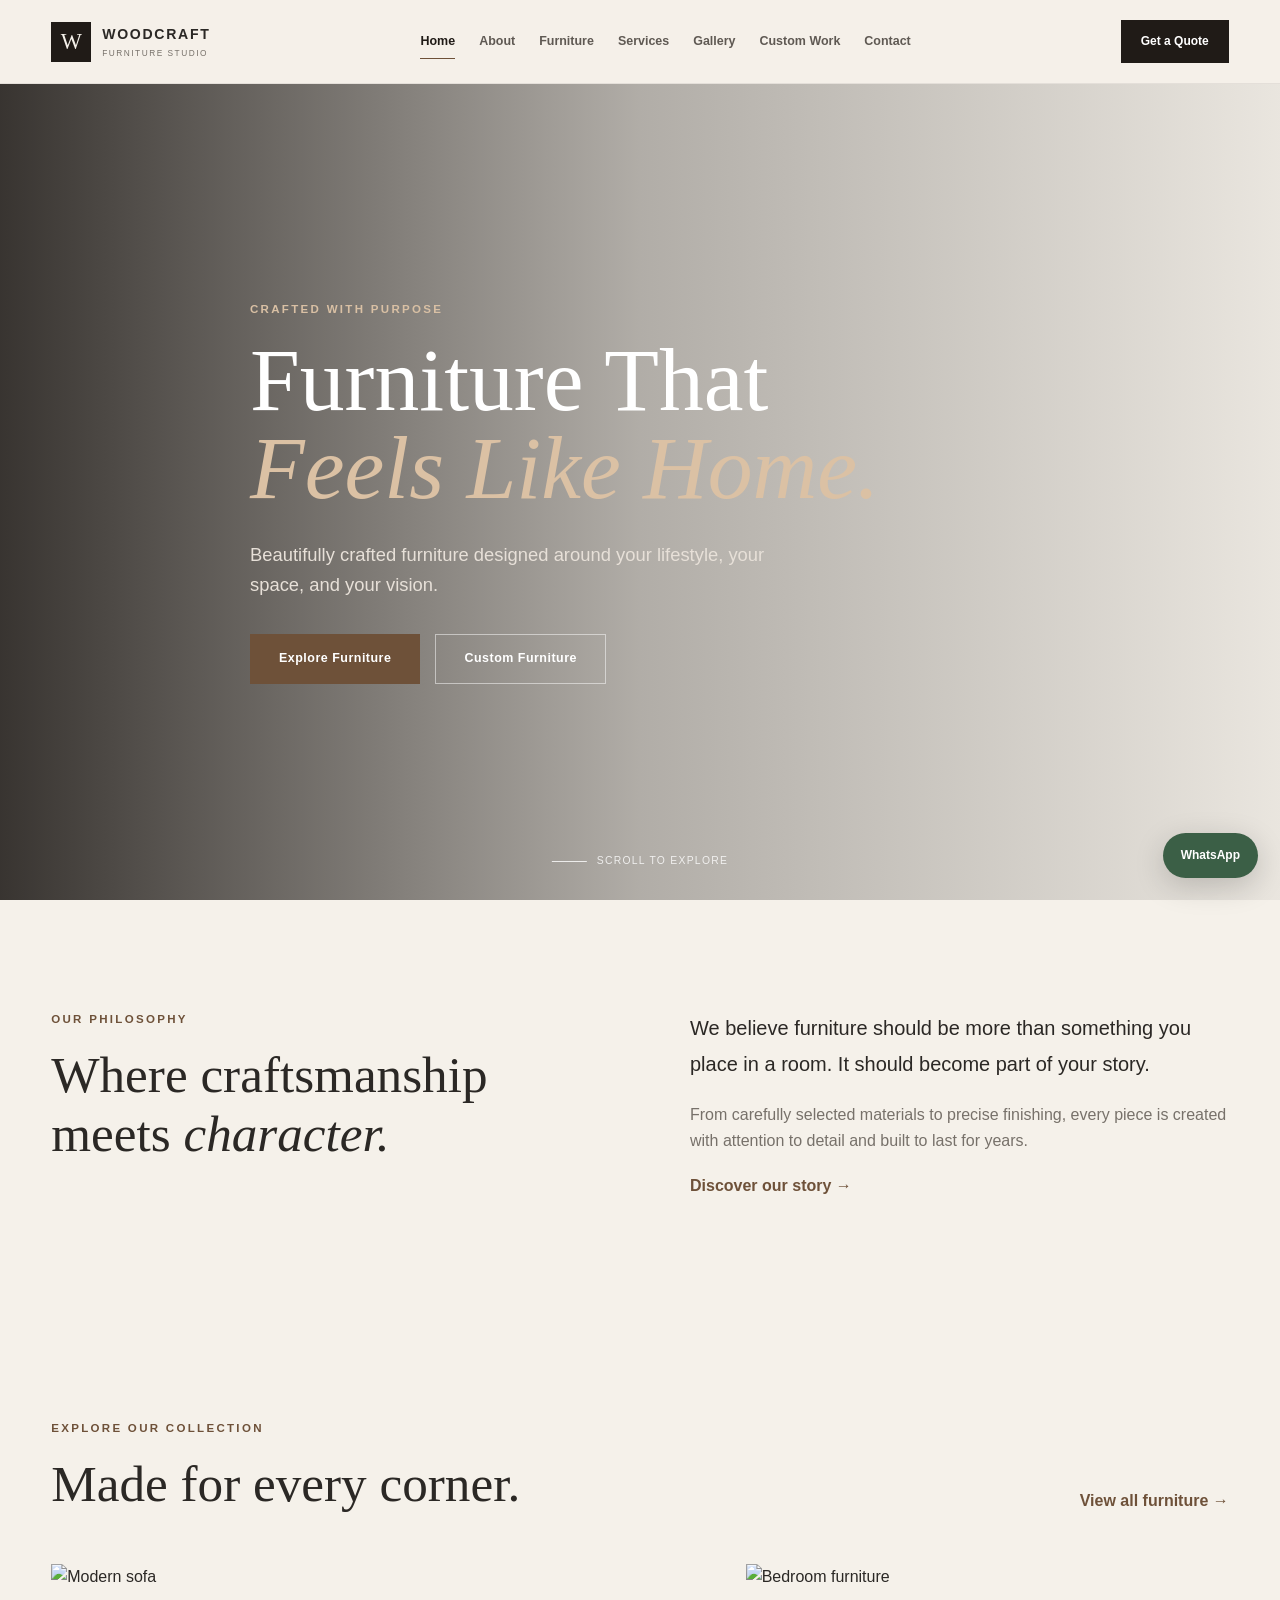
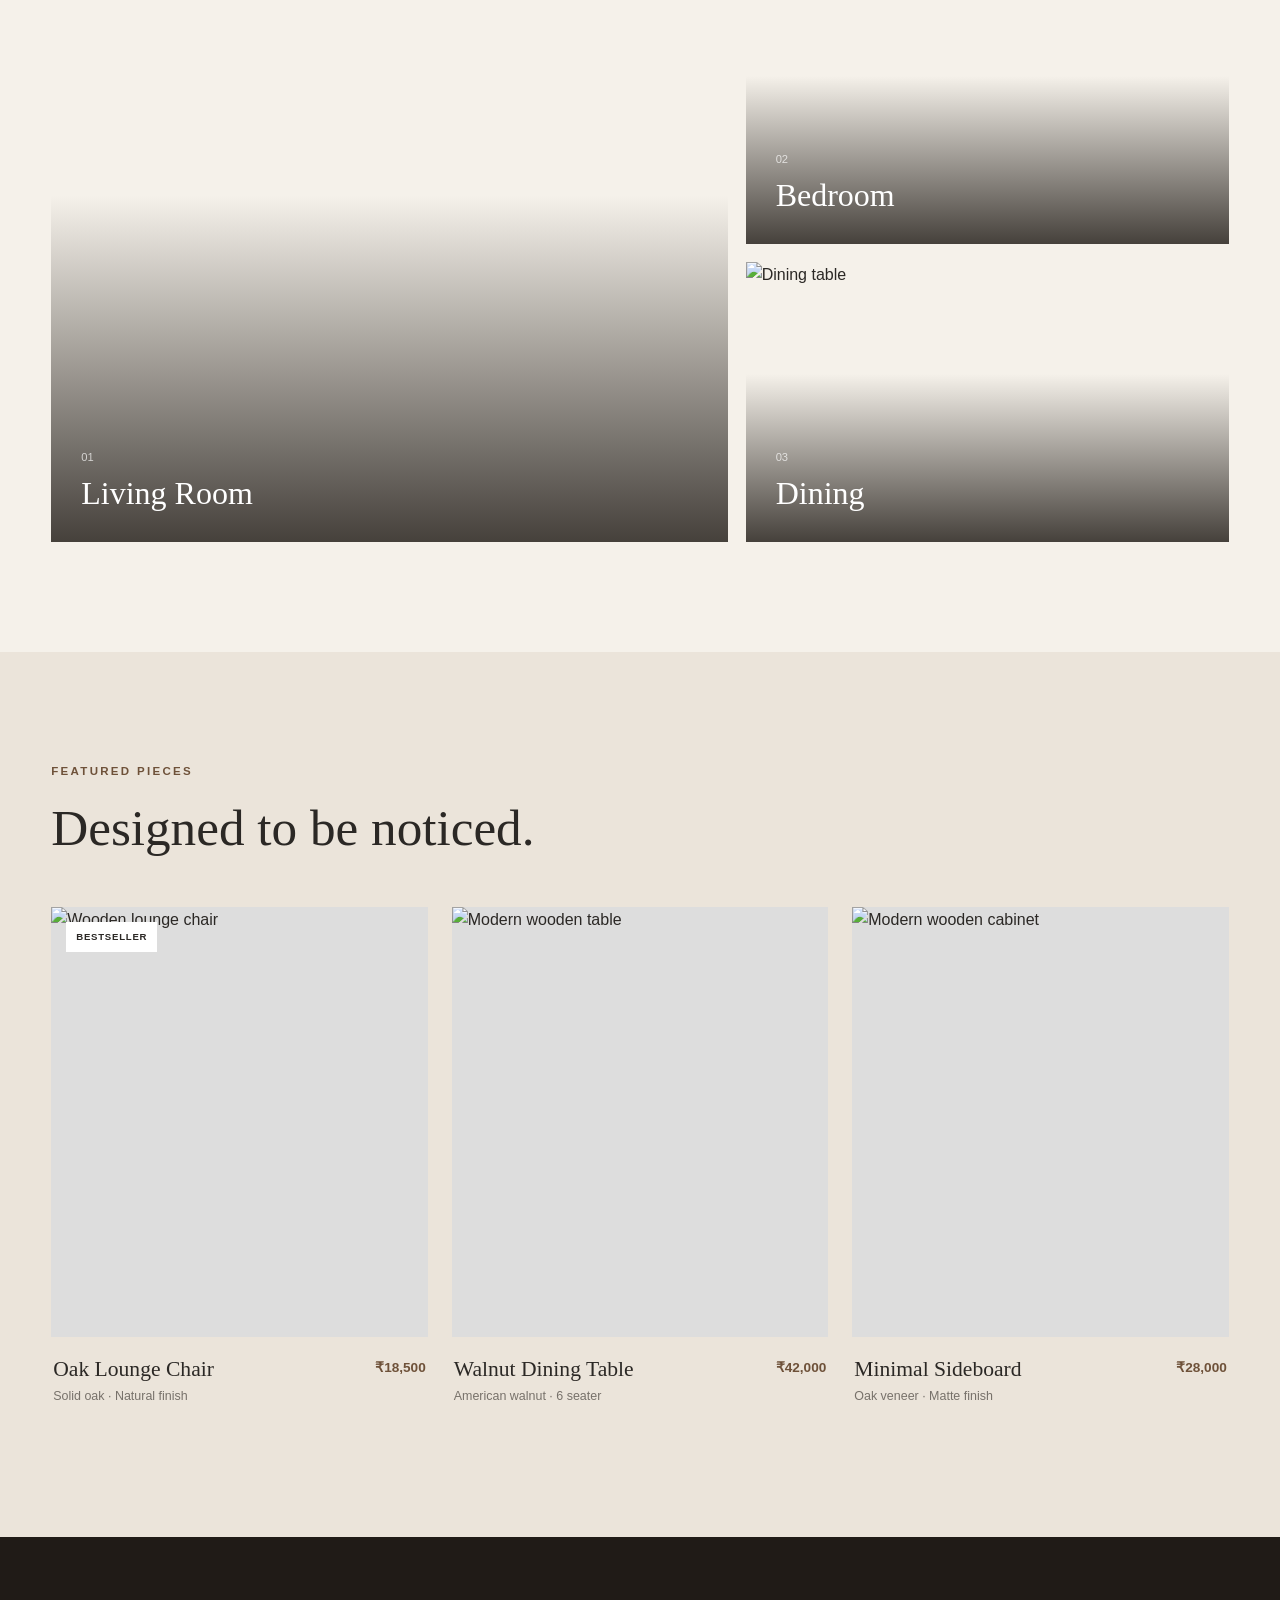
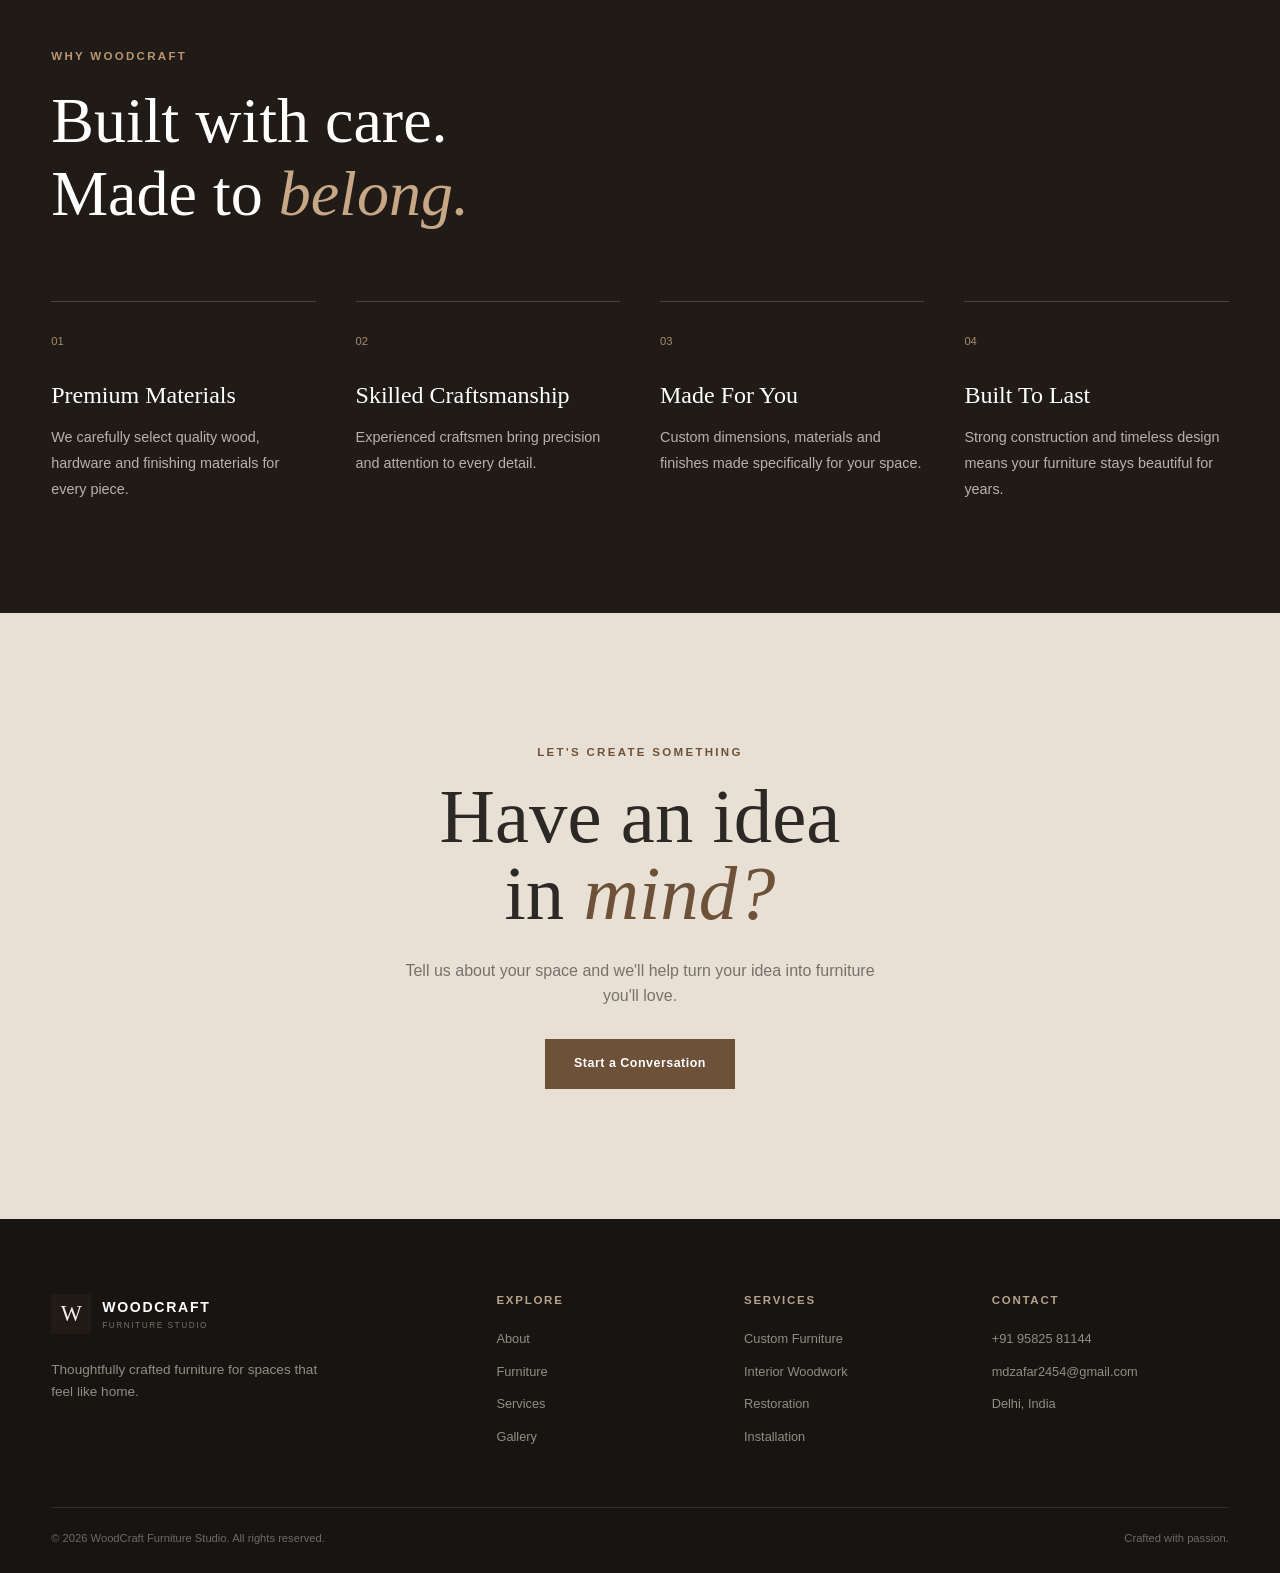
==== commit 85edd3a3: "Update index.html" ====
--- a/index.html
+++ b/index.html
@@ -358,9 +358,9 @@
 
             <div class="footer-column">
                 <h4>Contact</h4>
-                <a href="tel:+919876543210">+91 98765 43210</a>
-                <a href="mailto:hello@woodcraft.in">hello@woodcraft.in</a>
-                <p>Mumbai, Maharashtra</p>
+                <a href="tel:+919582581144">+91 95825 81144</a>
+                <a href="mailto:mdzafar2454@gmail.com">mdzafar2454@gmail.com</a>
+                <p>Delhi, India</p>
             </div>
 
         </div>
@@ -375,7 +375,7 @@
 </footer>
 
 
-<a href="https://wa.me/919876543210" class="whatsapp-btn" target="_blank" aria-label="WhatsApp">
+<a href="https://wa.me/919582581144" class="whatsapp-btn" target="_blank" aria-label="WhatsApp">
     WhatsApp
 </a>
 
